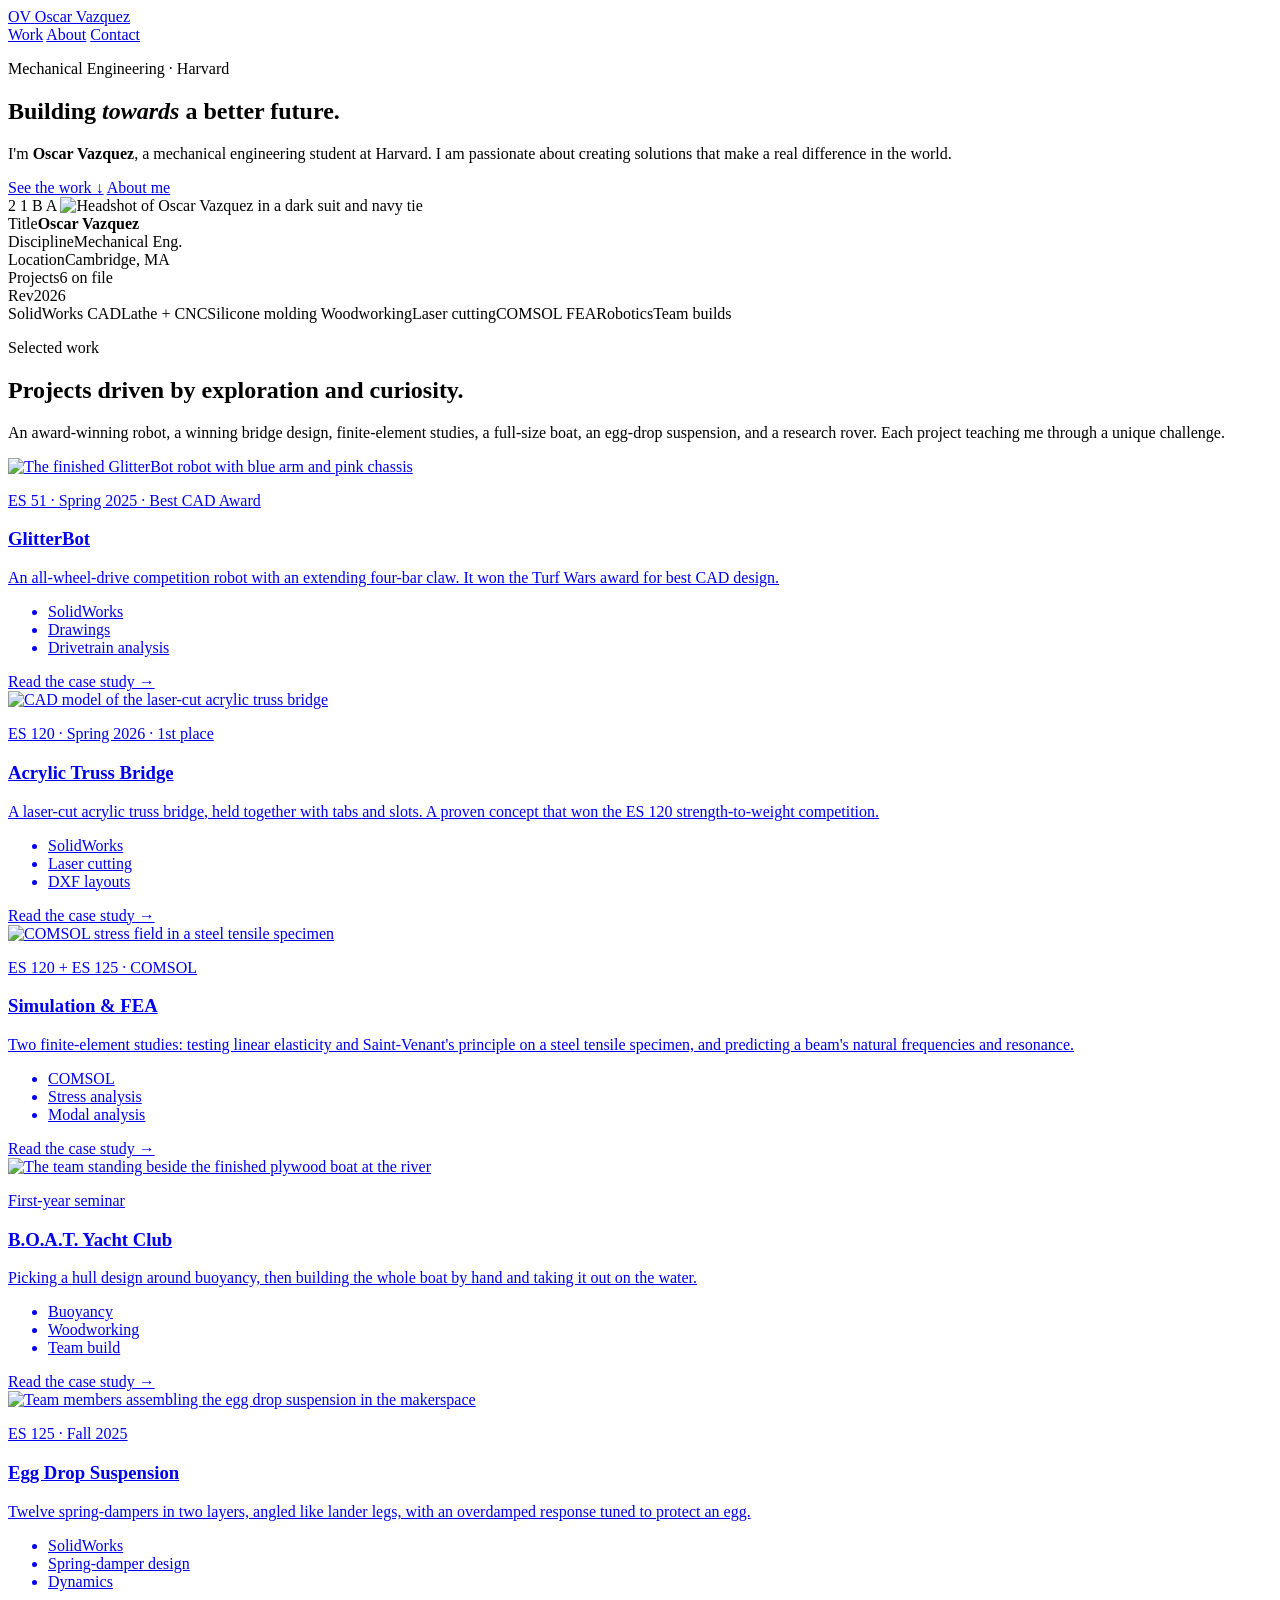
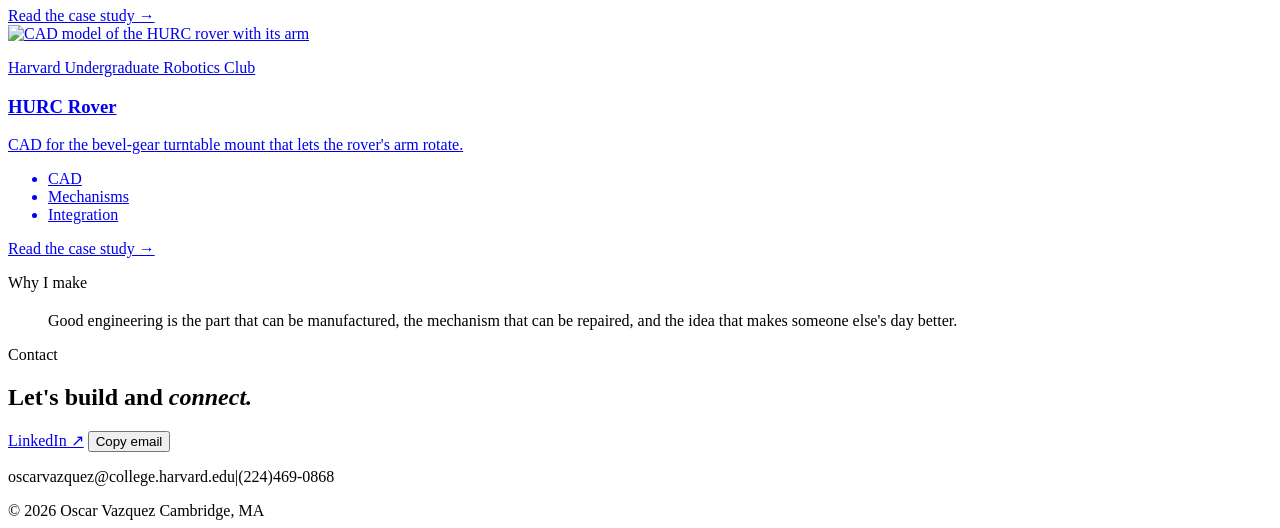
==== index.html @ 0ce8e081 "Add files via upload" ====
<!doctype html>
<html lang="en">
<head>
  <!-- The <head> holds settings and links. Nothing here shows on the page. -->
  <meta charset="utf-8">
  <meta name="viewport" content="width=device-width, initial-scale=1">
  <title>Oscar Vazquez — Mechanical Engineering Portfolio</title>
  <meta name="description" content="Portfolio of Oscar Vazquez, Harvard mechanical engineering student: competition robotics, boatbuilding, and robot CAD.">

  <!-- Fonts from Google Fonts -->
  <link rel="preconnect" href="https://fonts.googleapis.com">
  <link rel="preconnect" href="https://fonts.gstatic.com" crossorigin>
  <link href="https://fonts.googleapis.com/css2?family=Crimson+Pro:ital,wght@0,400;0,500;0,600;1,400;1,500&family=IBM+Plex+Mono:wght@400;500&family=IBM+Plex+Sans:wght@400;500&display=swap" rel="stylesheet">

  <!-- All the styling lives in one shared file -->
  <link rel="stylesheet" href="styles.css">
</head>
<body>

  <!-- ===== SITE HEADER (same on every page) ===== -->
  <header class="site-header">
    <div class="wrap">
      <a class="monogram" href="index.html">
        <span class="mark">OV</span>
        <span class="name">Oscar Vazquez</span>
      </a>
      <nav class="site-nav">
        <a href="#work">Work</a>
        <a href="about.html">About</a>
        <a href="#contact">Contact</a>
      </nav>
    </div>
  </header>

  <main>

    <!-- ===== HERO ===== -->
    <section class="hero wrap">
      <div>
        <p class="label red">Mechanical Engineering · Harvard</p>
        <h1>Building <em>towards</em> a better future.</h1>
        <p class="lede">
          I'm <strong>Oscar Vazquez</strong>, a mechanical engineering student at Harvard.
          I am passionate about creating solutions that make a real difference in the world.
        </p>
        <div class="actions">
          <a class="btn" href="#work">See the work ↓</a>
          <a class="btn ghost" href="about.html">About me</a>
        </div>
      </div>

      <!-- Portrait inside a "drawing sheet" frame -->
      <div class="portrait-wrap">
        <div class="sheet portrait-sheet">
          <span class="zone" style="top:4px;left:25%">2</span>
          <span class="zone" style="top:4px;left:75%">1</span>
          <span class="zone" style="left:3px;top:30%">B</span>
          <span class="zone" style="left:3px;top:75%">A</span>
          <img src="assets/oscar-portrait.jpg" alt="Headshot of Oscar Vazquez in a dark suit and navy tie" width="744" height="744">
        </div>
        <div class="title-block">
          <div class="wide"><span>Title</span><b>Oscar Vazquez</b></div>
          <div><span>Discipline</span>Mechanical Eng.</div>
          <div><span>Location</span>Cambridge, MA</div>
          <div><span>Projects</span>6 on file</div>
          <div><span>Rev</span>2026</div>
        </div>
      </div>
    </section>

    <!-- ===== SKILLS BAND ===== -->
    <div class="band">
      <div class="wrap">
        <span>SolidWorks CAD</span><span>Lathe + CNC</span><span>Silicone molding</span>
        <span>Woodworking</span><span>Laser cutting</span><span>COMSOL FEA</span><span>Robotics</span><span>Team builds</span>
      </div>
    </div>

    <!-- ===== PROJECTS ===== -->
    <section id="work" class="section wrap">
      <div class="section-head">
        <p class="label">Selected work</p>
        <div>
          <h2>Projects driven by exploration and curiosity.</h2>
          <p>An award-winning robot, a winning bridge design, finite-element studies, a full-size boat, an egg-drop suspension, and a research rover. Each 
            project teaching me through a unique challenge.</p>
        </div>
      </div>

      <!-- Each project is one big link. Copy a block to add a new project. -->
        <a class="project-row" href="projects/es51.html">
          <div class="thumb"><img src="assets/glitterbot-built.jpg" alt="The finished GlitterBot robot with blue arm and pink chassis" loading="lazy"></div>
          <div class="body">
            <p class="label red">ES 51 · Spring 2025 · Best CAD Award</p>
            <h3>GlitterBot</h3>
            <p>An all-wheel-drive competition robot with an extending four-bar claw. It won the
               Turf Wars award for best CAD design.</p>
            <ul class="tags"><li>SolidWorks</li><li>Drawings</li><li>Drivetrain analysis</li></ul>
            <span class="more">Read the case study →</span>
          </div>
        </a>

      <div class="projects">
        <a class="project-row" href="projects/bridge.html">
          <div class="thumb contain"><img src="assets/bridge-iso-cad.png" alt="CAD model of the laser-cut acrylic truss bridge" loading="lazy"></div>
          <div class="body">
            <p class="label red">ES 120 · Spring 2026 · 1st place</p>
            <h3>Acrylic Truss Bridge</h3>
            <p>A laser-cut acrylic truss bridge, held together with tabs and slots. A proven concept that won
               the ES 120 strength-to-weight competition.</p>
            <ul class="tags"><li>SolidWorks</li><li>Laser cutting</li><li>DXF layouts</li></ul>
            <span class="more">Read the case study →</span>
          </div>
        </a>

        <a class="project-row" href="projects/fea.html">
          <div class="thumb contain"><img src="assets/fea-bc1-uniform.png" alt="COMSOL stress field in a steel tensile specimen" loading="lazy"></div>
          <div class="body">
            <p class="label red">ES 120 + ES 125 · COMSOL</p>
            <h3>Simulation &amp; FEA</h3>
            <p>Two finite-element studies: testing linear elasticity and Saint-Venant's principle
               on a steel tensile specimen, and predicting a beam's natural frequencies and resonance.</p>
            <ul class="tags"><li>COMSOL</li><li>Stress analysis</li><li>Modal analysis</li></ul>
            <span class="more">Read the case study →</span>
          </div>
        </a>

        <a class="project-row" href="projects/boat.html">
          <div class="thumb"><img src="assets/boat-launch-day.jpg" alt="The team standing beside the finished plywood boat at the river" loading="lazy"></div>
          <div class="body">
            <p class="label red">First-year seminar</p>
            <h3>B.O.A.T. Yacht Club</h3>
            <p>Picking a hull design around buoyancy, then building the whole boat by hand
               and taking it out on the water.</p>
            <ul class="tags"><li>Buoyancy</li><li>Woodworking</li><li>Team build</li></ul>
            <span class="more">Read the case study →</span>
          </div>
        </a>

        <a class="project-row" href="projects/egg-drop.html">
          <div class="thumb"><img src="assets/egg-build-team.jpg" alt="Team members assembling the egg drop suspension in the makerspace" loading="lazy"></div>
          <div class="body">
            <p class="label red">ES 125 · Fall 2025</p>
            <h3>Egg Drop Suspension</h3>
            <p>Twelve spring-dampers in two layers, angled like lander legs, with an overdamped
               response tuned to protect an egg.</p>
            <ul class="tags"><li>SolidWorks</li><li>Spring-damper design</li><li>Dynamics</li></ul>
            <span class="more">Read the case study →</span>
          </div>
        </a>

        <a class="project-row" href="projects/hurc.html">
          <div class="thumb contain"><img src="assets/hurc-rover-cad.jpg" alt="CAD model of the HURC rover with its arm" loading="lazy"></div>
          <div class="body">
            <p class="label red">Harvard Undergraduate Robotics Club</p>
            <h3>HURC Rover</h3>
            <p>CAD for the bevel-gear turntable mount that lets the rover's arm rotate.</p>
            <ul class="tags"><li>CAD</li><li>Mechanisms</li><li>Integration</li></ul>
            <span class="more">Read the case study →</span>
          </div>
        </a>
      </div>
    </section>

    <!-- ===== STATEMENT ===== -->
    <section class="statement">
      <div class="wrap section">
        <p class="label red" style="margin-bottom:20px">Why I make</p>
        <blockquote>
          Good engineering is the part that can be manufactured, the mechanism that can be
          repaired, and the idea that makes someone else's day better.
        </blockquote>
      </div>
    </section>

    <!-- ===== CONTACT ===== -->
    <section id="contact" class="section wrap contact">
      <p class="label">Contact</p>
      <h2>Let's build and <em>connect.</em></h2>
      <!-- mailto only opens a desktop mail app, so "Copy email" is a backup for webmail users -->
      <div class="contact-actions">
        <a class="btn" href="https://www.linkedin.com/in/oscar-vazquez-267b56302/">LinkedIn ↗</a>
        <button class="btn ghost" type="button" id="copy-email" data-email="oscarvazquez@college.harvard.edu">Copy email</button>
      </div>
      <p class="email">oscarvazquez@college.harvard.edu|(224)469-0868</p>
    </section>

    <script>
      // Copies the address to the clipboard and briefly confirms it on the button
      const copyBtn = document.getElementById('copy-email');
      copyBtn.addEventListener('click', async () => {
        try {
          await navigator.clipboard.writeText(copyBtn.dataset.email);
          copyBtn.textContent = 'Copied ✓';
        } catch {
          // Older fallback for browsers that block the clipboard API
          const tmp = document.createElement('textarea');
          tmp.value = copyBtn.dataset.email;
          document.body.appendChild(tmp);
          tmp.select();
          const ok = document.execCommand('copy');
          tmp.remove();
          copyBtn.textContent = ok ? 'Copied ✓' : 'Select the address below';
        }
        setTimeout(() => { copyBtn.textContent = 'Copy email'; }, 2000);
      });
    </script>

  </main>

  <!-- ===== FOOTER ===== -->
  <footer class="site-footer">
    <div class="wrap label">
      <span>© 2026 Oscar Vazquez</span>
      <span>Cambridge, MA</span>
    </div>
  </footer>

</body>
</html>
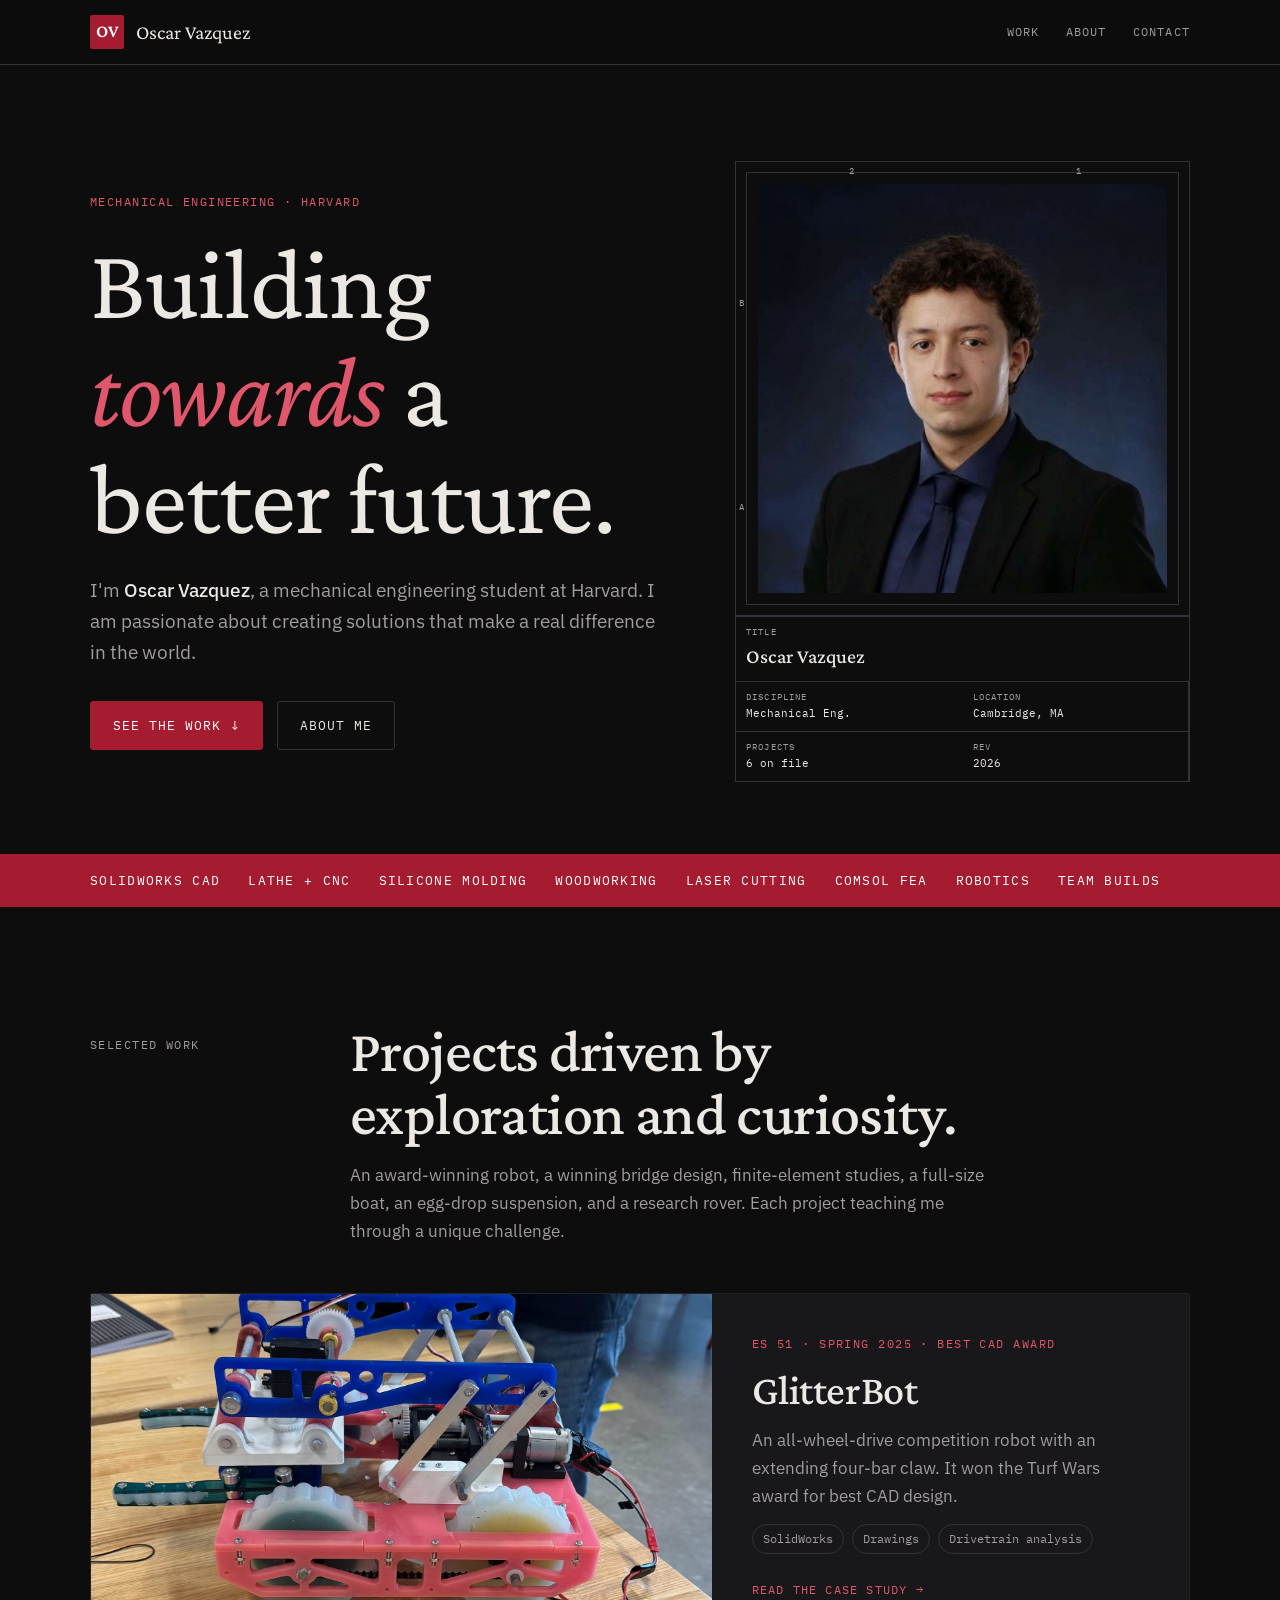
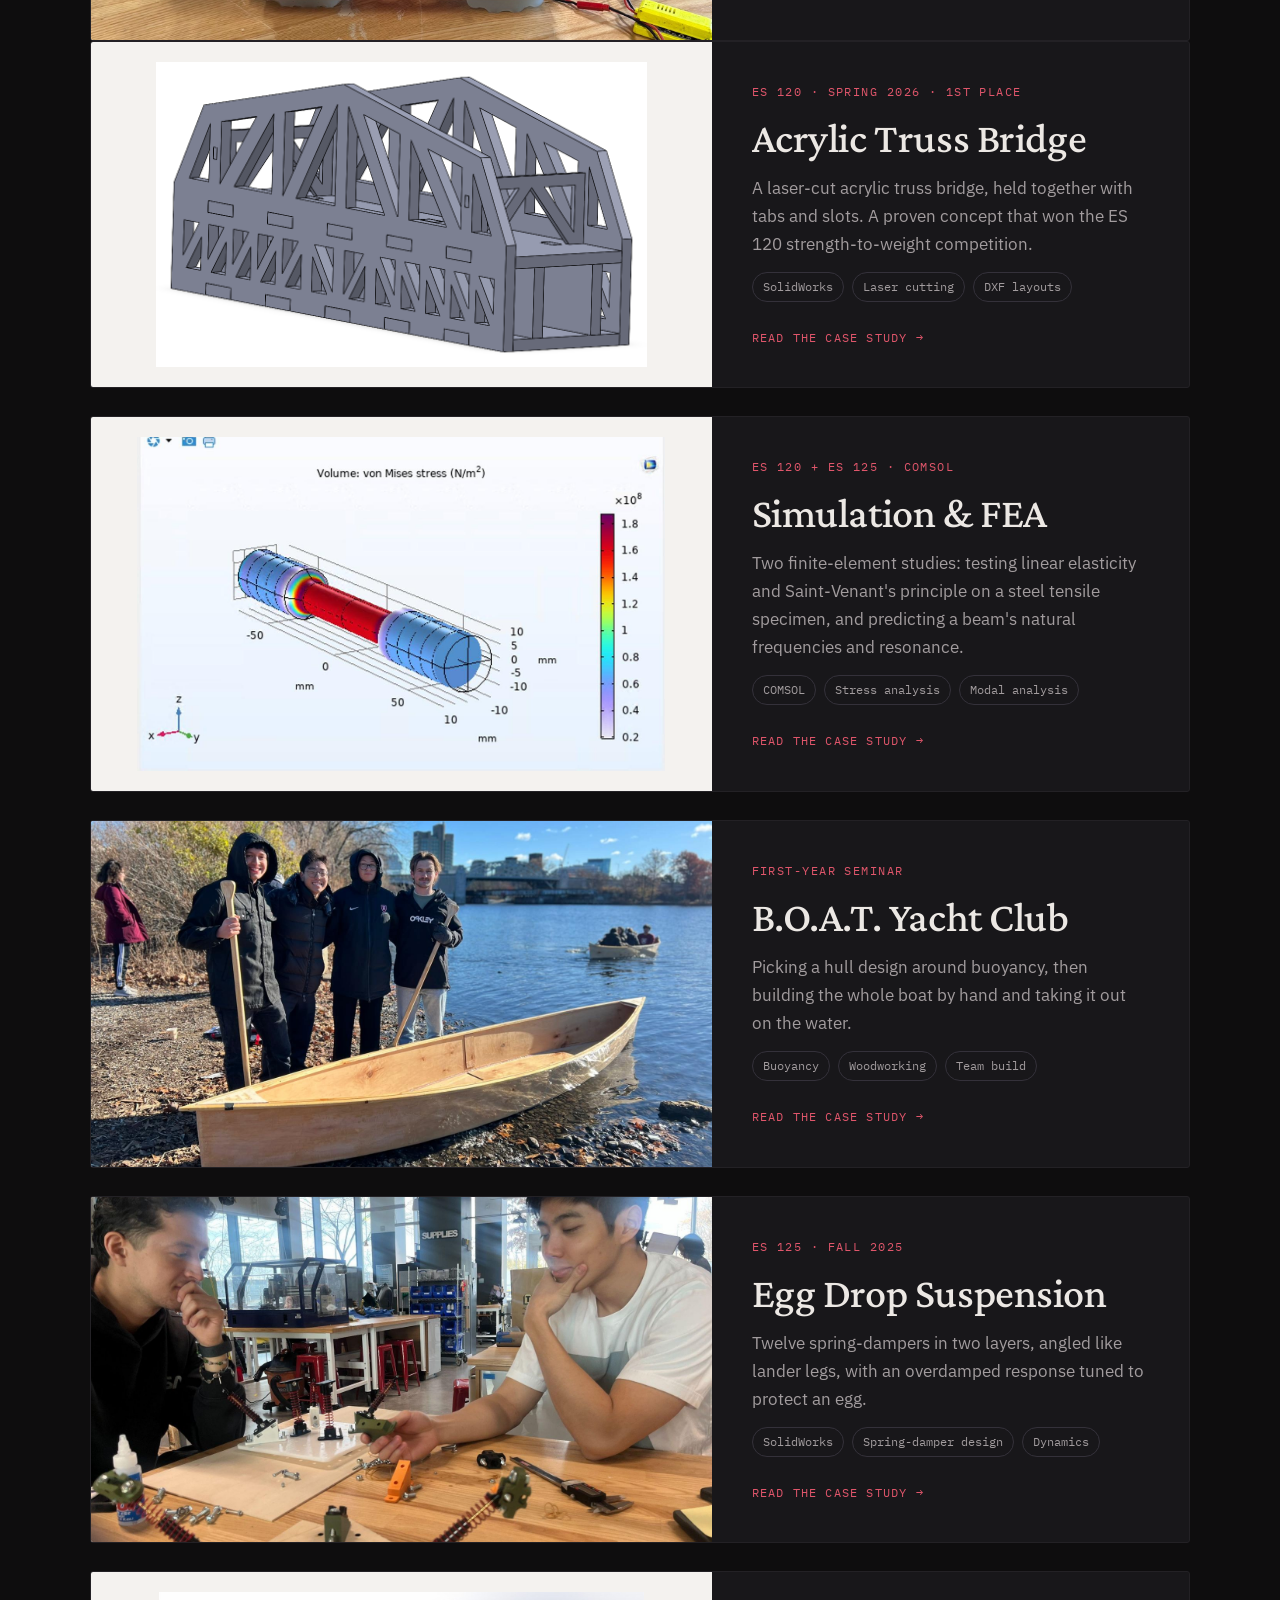
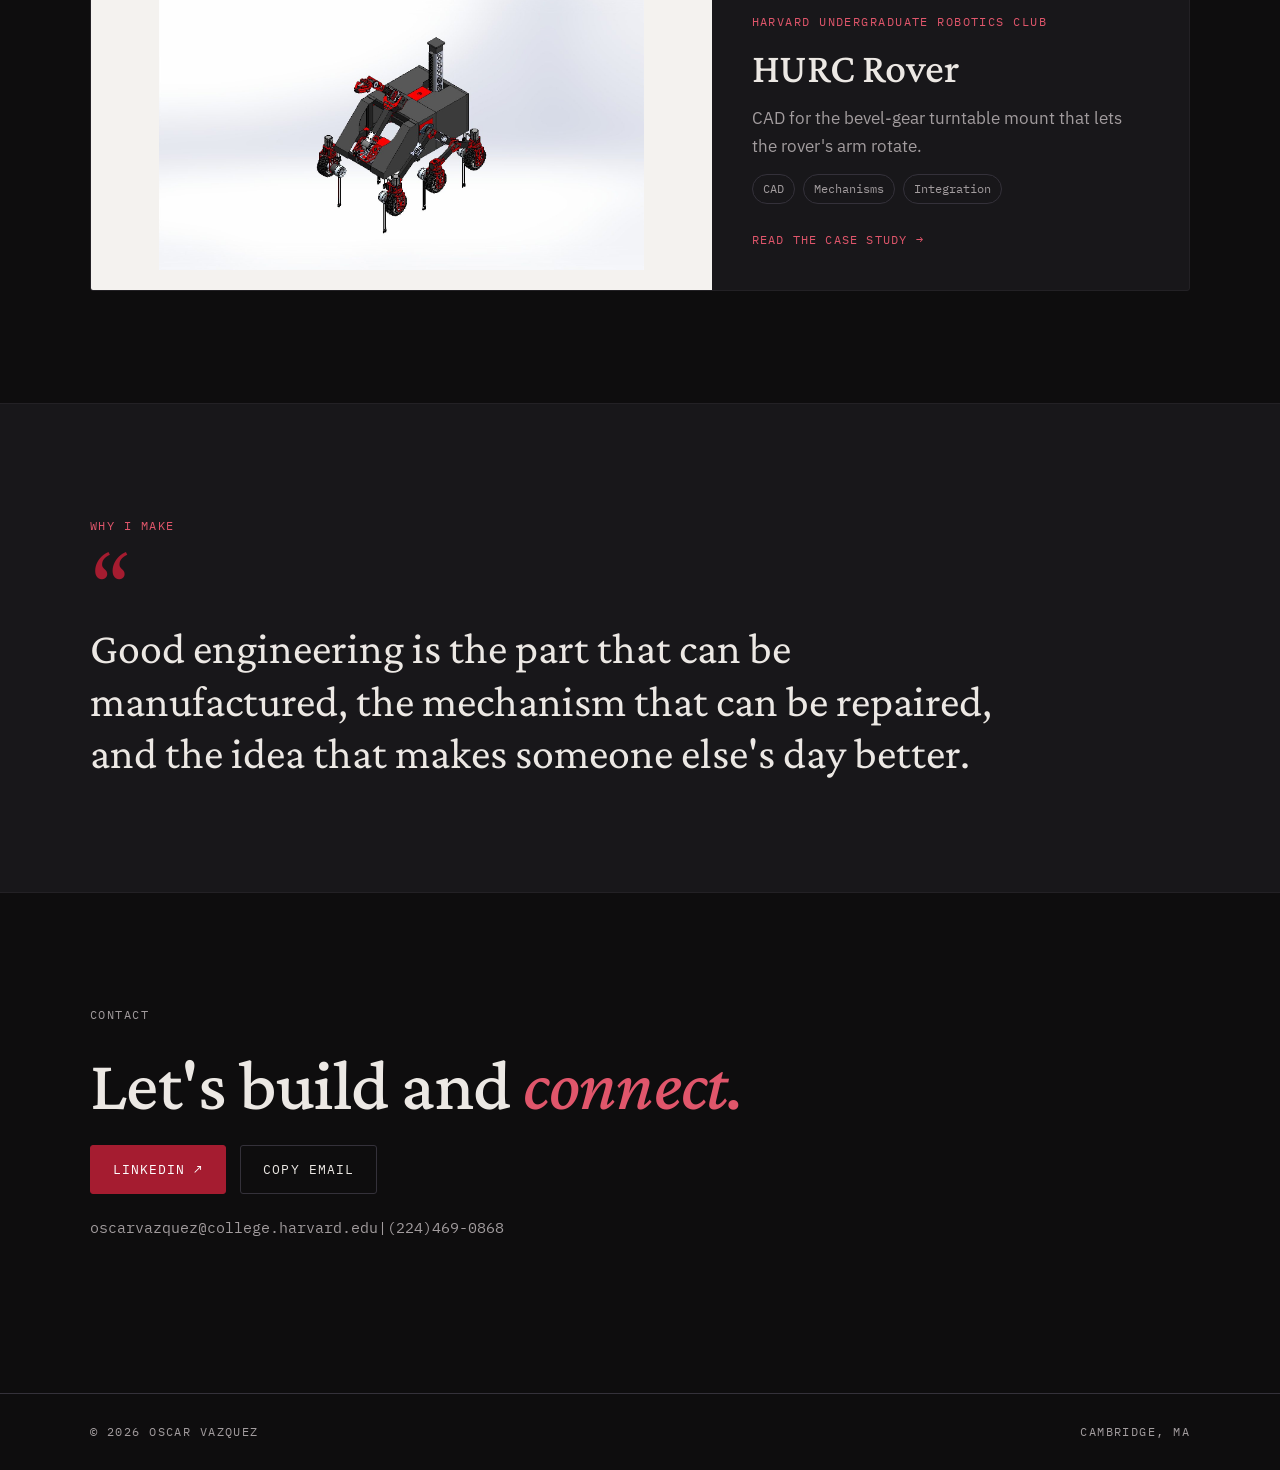
==== commit 8ac136a3: "Add favicon link to index.html Added a favicon link to the HTML head section." ====
--- a/index.html
+++ b/index.html
@@ -5,6 +5,7 @@
   <meta charset="utf-8">
   <meta name="viewport" content="width=device-width, initial-scale=1">
   <title>Oscar Vazquez — Mechanical Engineering Portfolio</title>
+  <link rel="icon" type="image/png" href="assets/seas-favicon.png">
   <meta name="description" content="Portfolio of Oscar Vazquez, Harvard mechanical engineering student: competition robotics, boatbuilding, and robot CAD.">
 
   <!-- Fonts from Google Fonts -->
--- a/styles.css
+++ b/styles.css
@@ -0,0 +1,591 @@
+/* ==========================================================================
+   Oscar Vazquez — Portfolio stylesheet
+   --------------------------------------------------------------------------
+   Layout idea: each page reads like an engineering drawing sheet. Thin
+   frames, zone markers and a "title block" sit around the content, and
+   crimson plays the role of the red pen used to mark up a drawing.
+
+   HOW THIS FILE IS ORGANIZED
+     1. Design tokens (colors, fonts, spacing) — change these first
+     2. Base / reset
+     3. Reusable pieces (labels, buttons, frames)
+     4. Site header + footer
+     5. Home page
+     6. About page
+     7. Project pages
+     8. Small screens
+   ========================================================================== */
+
+
+/* 1. DESIGN TOKENS ------------------------------------------------------- */
+/* A "custom property" (--name) is a variable. Use it with var(--name).     */
+:root {
+  /* Color */
+  --ink:        #0e0d0e;  /* page background, almost black             */
+  --graphite:   #18171a;  /* raised panels                              */
+  --slate:      #232125;  /* borders on panels, hover states            */
+  --rule:       #34313a;  /* thin lines / hairlines                     */
+  --chalk:      #ece8e4;  /* main text                                  */
+  --fog:        #a29c9e;  /* secondary text                             */
+  --crimson:    #a51c30;  /* Harvard crimson: fills, buttons, frames    */
+  --crimson-hi: #e0566b;  /* lighter crimson for small text on black    */
+  --paper:      #f4f2ef;  /* background behind technical drawings       */
+
+  /* Type */
+  --serif: "Crimson Pro", "Iowan Old Style", Georgia, serif;     /* headings */
+  --sans:  "IBM Plex Sans", "Segoe UI", system-ui, sans-serif;   /* body     */
+  --mono:  "IBM Plex Mono", ui-monospace, Menlo, monospace;      /* labels   */
+
+  /* Spacing + sizes */
+  --page:   1180px;   /* max content width */
+  --gutter: clamp(16px, 4vw, 40px);
+  --radius: 3px;
+
+  color-scheme: dark;
+}
+
+
+/* 2. BASE --------------------------------------------------------------- */
+*, *::before, *::after { box-sizing: border-box; }
+
+html { scroll-behavior: smooth; }
+
+body {
+  margin: 0;
+  background: var(--ink);
+  color: var(--chalk);
+  font-family: var(--sans);
+  font-size: 17px;
+  line-height: 1.65;
+  -webkit-font-smoothing: antialiased;
+}
+
+img { display: block; max-width: 100%; height: auto; }
+
+a { color: inherit; }
+
+h1, h2, h3 {
+  font-family: var(--serif);
+  font-weight: 500;
+  line-height: 1.05;
+  letter-spacing: -0.01em;
+  margin: 0;
+  text-wrap: balance;
+}
+
+p { margin: 0; }
+
+:focus-visible { outline: 2px solid var(--crimson-hi); outline-offset: 3px; }
+
+@media (prefers-reduced-motion: reduce) {
+  html { scroll-behavior: auto; }
+  *, *::before, *::after { transition: none !important; animation: none !important; }
+}
+
+/* .wrap centers content and keeps a side gutter on every screen size. */
+.wrap {
+  width: 100%;
+  max-width: var(--page);
+  margin-inline: auto;
+  padding-inline: var(--gutter);
+}
+
+
+/* 3. REUSABLE PIECES ---------------------------------------------------- */
+
+/* Small uppercase monospace label, like text in a drawing title block. */
+.label {
+  font-family: var(--mono);
+  font-size: 12px;
+  letter-spacing: 0.12em;
+  text-transform: uppercase;
+  color: var(--fog);
+}
+.label.red { color: var(--crimson-hi); }
+
+/* Buttons */
+.btn {
+  display: inline-flex;
+  align-items: center;
+  gap: 10px;
+  padding: 13px 22px;
+  border: 1px solid var(--crimson);
+  border-radius: var(--radius);
+  background: var(--crimson);
+  color: #fff;
+  font-family: var(--mono);
+  font-size: 13px;
+  letter-spacing: 0.08em;
+  text-transform: uppercase;
+  text-decoration: none;
+  transition: background .2s, border-color .2s;
+}
+.btn:hover { background: #8c1728; border-color: #8c1728; }
+.btn.ghost { background: transparent; border-color: var(--rule); color: var(--chalk); }
+.btn.ghost:hover { border-color: var(--chalk); }
+
+/* Inline text link with a crimson underline */
+.link {
+  color: var(--chalk);
+  text-decoration: underline;
+  text-decoration-color: var(--crimson);
+  text-decoration-thickness: 2px;
+  text-underline-offset: 4px;
+}
+.link:hover { color: var(--crimson-hi); }
+
+/* Drawing frame: a thin border with A/B zone letters and 1–4 column numbers
+   placed around a picture, the way a CAD drawing sheet is laid out.        */
+.sheet {
+  position: relative;
+  border: 1px solid var(--rule);
+  padding: 22px;
+}
+.sheet::before {               /* inner border line */
+  content: "";
+  position: absolute;
+  inset: 10px;
+  border: 1px solid var(--rule);
+  pointer-events: none;
+}
+.sheet .zone {
+  position: absolute;
+  font-family: var(--mono);
+  font-size: 9px;
+  color: var(--fog);
+  line-height: 1;
+}
+
+/* Figures (image + caption) */
+figure { margin: 0; }
+figure img { border-radius: var(--radius); background: var(--graphite); }
+figcaption {
+  margin-top: 10px;
+  font-family: var(--mono);
+  font-size: 12px;
+  line-height: 1.5;
+  color: var(--fog);
+}
+figcaption b { color: var(--crimson-hi); font-weight: 500; margin-right: 6px; }
+
+/* Technical drawings and screenshots have white backgrounds, so they get a
+   paper-colored mat instead of floating directly on black.                 */
+.on-paper img { background: var(--paper); padding: 10px; }
+
+/* Pills for tools / skills */
+.tags { display: flex; flex-wrap: wrap; gap: 8px; padding: 0; margin: 0; list-style: none; }
+.tags li {
+  font-family: var(--mono);
+  font-size: 12px;
+  padding: 4px 10px;
+  border: 1px solid var(--rule);
+  border-radius: 99px;
+  color: var(--fog);
+}
+
+
+/* 4. HEADER + FOOTER ---------------------------------------------------- */
+.site-header {
+  position: sticky;
+  top: 0;
+  z-index: 10;
+  background: rgb(14 13 14 / 0.88);
+  backdrop-filter: blur(10px);
+  border-bottom: 1px solid var(--rule);
+}
+.site-header .wrap {
+  display: flex;
+  align-items: center;
+  justify-content: space-between;
+  gap: 20px;
+  min-height: 64px;
+}
+.monogram {
+  display: flex;
+  align-items: center;
+  gap: 12px;
+  text-decoration: none;
+}
+.monogram .mark {           /* the crimson "OV" square */
+  display: grid;
+  place-items: center;
+  width: 34px; height: 34px;
+  background: var(--crimson);
+  color: #fff;
+  font-family: var(--serif);
+  font-size: 18px;
+  font-weight: 600;
+  border-radius: 2px;
+}
+.monogram .name { font-family: var(--serif); font-size: 20px; }
+
+.site-nav { display: flex; align-items: center; gap: 26px; }
+.site-nav a {
+  font-family: var(--mono);
+  font-size: 12px;
+  letter-spacing: 0.1em;
+  text-transform: uppercase;
+  text-decoration: none;
+  color: var(--fog);
+}
+.site-nav a:hover, .site-nav a[aria-current="page"] { color: var(--chalk); }
+.site-nav a[aria-current="page"] { border-bottom: 2px solid var(--crimson); padding-bottom: 3px; }
+
+.site-footer { border-top: 1px solid var(--rule); margin-top: 40px; }
+.site-footer .wrap {
+  display: flex;
+  flex-wrap: wrap;
+  justify-content: space-between;
+  gap: 12px;
+  padding-block: 28px;
+}
+.site-footer a { color: var(--fog); }
+
+
+/* 5. HOME PAGE ---------------------------------------------------------- */
+.hero {
+  display: grid;
+  grid-template-columns: 1.25fr 1fr;
+  gap: clamp(32px, 6vw, 80px);
+  align-items: center;
+  padding-block: clamp(48px, 8vw, 96px) clamp(40px, 6vw, 72px);
+}
+.hero h1 {
+  font-size: clamp(48px, 8vw, 104px);
+  font-weight: 400;
+  margin-block: 18px 22px;
+}
+.hero h1 em { color: var(--crimson-hi); font-style: italic; }
+.hero .lede { font-size: 19px; color: var(--fog); max-width: 34em; }
+.hero .lede strong { color: var(--chalk); font-weight: 500; }
+.hero .actions { display: flex; flex-wrap: wrap; gap: 14px; margin-top: 32px; }
+
+/* Portrait in a drawing frame, with a title block underneath */
+.portrait-sheet img { aspect-ratio: 1 / 1; object-fit: cover; width: 100%; }
+.title-block {
+  display: grid;
+  grid-template-columns: 1fr 1fr;
+  border: 1px solid var(--rule);
+  border-top: 0;
+  font-family: var(--mono);
+  font-size: 11px;
+}
+.title-block div { padding: 8px 10px; border-top: 1px solid var(--rule); }
+.title-block div:nth-child(odd) { border-right: 1px solid var(--rule); }
+.title-block span { display: block; color: var(--fog); font-size: 9px; letter-spacing: .12em; text-transform: uppercase; }
+.title-block .wide { grid-column: 1 / -1; border-right: 0 !important; }
+.title-block .wide b { font-family: var(--serif); font-size: 20px; font-weight: 500; }
+
+/* Crimson band with the skills list */
+.band { background: var(--crimson); color: #fff; }
+.band .wrap {
+  display: flex;
+  flex-wrap: wrap;
+  gap: 8px 28px;
+  padding-block: 16px;
+  font-family: var(--mono);
+  font-size: 13px;
+  letter-spacing: 0.1em;
+  text-transform: uppercase;
+}
+
+/* Section heading row: label on the left, heading + text on the right */
+.section { padding-block: clamp(64px, 9vw, 112px); }
+.section-head {
+  display: grid;
+  grid-template-columns: 220px 1fr;
+  gap: 24px 40px;
+  margin-bottom: 48px;
+}
+.section-head h2 { font-size: clamp(36px, 5vw, 60px); }
+.section-head p { color: var(--fog); max-width: 38em; margin-top: 16px; }
+
+/* Project list */
+.projects { display: grid; gap: 28px; }
+.project-row {
+  display: grid;
+  grid-template-columns: 1.3fr 1fr;
+  gap: 0;
+  background: var(--graphite);
+  border: 1px solid var(--slate);
+  border-radius: var(--radius);
+  text-decoration: none;
+  overflow: hidden;
+  transition: border-color .25s;
+}
+.project-row:hover { border-color: var(--crimson); }
+.project-row .thumb { position: relative; background: var(--paper); min-height: 300px; }
+.project-row .thumb img { position: absolute; inset: 0; width: 100%; height: 100%; object-fit: cover; }
+.project-row .thumb.contain img { object-fit: contain; padding: 20px; }
+.project-row .body {
+  display: flex;
+  flex-direction: column;
+  gap: 14px;
+  padding: clamp(24px, 3.5vw, 40px);
+  min-width: 0;
+}
+.project-row h3 { font-size: clamp(30px, 3.4vw, 42px); }
+.project-row p { color: var(--fog); }
+.project-row .more {
+  margin-top: auto;
+  padding-top: 12px;
+  font-family: var(--mono);
+  font-size: 12px;
+  letter-spacing: .1em;
+  text-transform: uppercase;
+  color: var(--crimson-hi);
+}
+.project-row:hover .more { color: var(--chalk); }
+
+/* Pull quote */
+.statement { background: var(--graphite); border-block: 1px solid var(--slate); }
+.statement blockquote {
+  margin: 0;
+  max-width: 24em;
+  font-family: var(--serif);
+  font-size: clamp(28px, 3.6vw, 44px);
+  line-height: 1.2;
+  text-wrap: balance;
+}
+.statement blockquote::before {
+  content: "“";
+  display: block;
+  color: var(--crimson);
+  font-size: 2.2em;
+  line-height: .6;
+  margin-bottom: 8px;
+}
+
+/* Contact block */
+.contact { display: grid; gap: 22px; justify-items: start; }
+.contact h2 { font-size: clamp(40px, 6vw, 72px); }
+.contact h2 em { color: var(--crimson-hi); }
+.contact-actions { display: flex; flex-wrap: wrap; gap: 14px; }
+button.btn { cursor: pointer; line-height: inherit; }
+.email { font-family: var(--mono); font-size: 15px; color: var(--fog); user-select: all; }
+
+
+/* 6. ABOUT PAGE --------------------------------------------------------- */
+.about-hero {
+  display: grid;
+  grid-template-columns: 1.1fr 0.9fr;
+  gap: clamp(32px, 6vw, 80px);
+  align-items: center;
+  padding-block: clamp(32px, 5vw, 64px) 48px;
+}
+.about-intro { display: grid; gap: 24px; }
+.about-hero h1 { font-size: clamp(48px, 7.5vw, 96px); font-weight: 400; }
+.about-hero h1 em { color: var(--crimson-hi); }
+.about-hero .lede { font-size: 20px; color: var(--fog); max-width: 30em; }
+.about-photo { max-width: 480px; justify-self: end; width: 100%; }
+.about-photo img { aspect-ratio: 3 / 4; object-fit: cover; width: 100%; }
+
+.about-grid { padding-bottom: 24px; }
+.prose { display: grid; gap: 20px; max-width: 36em; min-width: 0; }
+.prose p { color: #cfc9c6; }
+
+/* "Off the clock" cards */
+.life-grid { display: grid; grid-template-columns: repeat(4, 1fr); gap: 16px; }
+.life-card {
+  padding: 24px;
+  background: var(--graphite);
+  border: 1px solid var(--slate);
+  border-radius: var(--radius);
+  display: grid;
+  gap: 10px;
+  align-content: start;
+}
+.life-card h3 { font-size: 26px; }
+.life-card p { color: var(--fog); font-size: 15px; }
+
+/* Activity blocks with photos */
+.life { display: grid; grid-template-columns: 1fr 1fr; gap: clamp(24px, 4vw, 56px); align-items: center; padding-block: 40px; border-top: 1px solid var(--rule); }
+.life.flip .life-main { order: 2; }
+.life-main img { width: 100%; aspect-ratio: 4 / 3.4; object-fit: cover; border-radius: var(--radius); }
+.life-text { display: grid; gap: 14px; min-width: 0; }
+.life-text h3 { font-size: clamp(28px, 3.2vw, 40px); }
+.life-text > p:not(.label) { color: #cfc9c6; max-width: 34em; }
+.life-pics { display: grid; grid-template-columns: 1fr 1fr; gap: 14px; margin-top: 8px; }
+.life-pics.one { grid-template-columns: 1fr; max-width: 360px; }
+.life-pics img { width: 100%; aspect-ratio: 3 / 2; object-fit: cover; border-radius: var(--radius); }
+.life-note { display: flex; flex-wrap: wrap; gap: 8px 20px; align-items: baseline; padding-top: 32px; border-top: 1px solid var(--rule); }
+.life-note p:not(.label) { font-family: var(--serif); font-size: clamp(22px, 2.6vw, 30px); line-height: 1.3; }
+
+/* Values list */
+.values { display: grid; grid-template-columns: repeat(3, 1fr); gap: 0; border-top: 1px solid var(--rule); }
+.values > div { padding: 28px 28px 0 0; display: grid; gap: 10px; align-content: start; }
+.values > div + div { padding-left: 28px; border-left: 1px solid var(--rule); }
+.values h3 { font-size: 28px; }
+.values p { color: var(--fog); font-size: 16px; }
+
+/* Toolkit table */
+.toolkit { display: grid; grid-template-columns: repeat(2, 1fr); gap: 0 48px; }
+.toolkit div { display: flex; justify-content: space-between; gap: 16px; padding-block: 14px; border-bottom: 1px solid var(--rule); }
+.toolkit dt { font-weight: 500; }
+.toolkit dd { margin: 0; color: var(--fog); font-family: var(--mono); font-size: 13px; text-align: right; }
+
+
+/* 7. PROJECT PAGES ------------------------------------------------------ */
+.crumbs { padding-top: 36px; }
+.crumbs a { color: var(--fog); text-decoration: none; }
+.crumbs a:hover { color: var(--chalk); }
+
+.project-hero { padding-block: 24px 40px; }
+.project-hero h1 { font-size: clamp(56px, 10vw, 128px); font-weight: 400; margin-block: 14px 16px; }
+.project-hero h1 em { color: var(--crimson-hi); }
+.project-hero .subtitle { font-size: 21px; color: var(--fog); max-width: 36em; }
+
+.hero-image img { width: 100%; max-height: 640px; object-fit: cover; border-radius: var(--radius); }
+.hero-image.on-paper img { object-fit: contain; padding: clamp(12px, 3vw, 40px); }
+
+/* Facts row under the hero (role, timeline, tools) */
+.facts {
+  display: grid;
+  grid-template-columns: repeat(3, 1fr);
+  border: 1px solid var(--rule);
+  border-radius: var(--radius);
+  margin-block: 40px 0;
+}
+.facts > div { padding: 18px 20px; display: grid; gap: 4px; min-width: 0; }
+.facts > div + div { border-left: 1px solid var(--rule); }
+.facts b { font-weight: 500; }
+
+/* A case-study section: sticky label on the left, writing on the right */
+.case {
+  display: grid;
+  grid-template-columns: 220px 1fr;
+  gap: 24px 40px;
+  padding-block: clamp(48px, 7vw, 88px) 0;
+}
+.case > .label { position: sticky; top: 90px; align-self: start; }
+.case-body { display: grid; gap: 20px; max-width: 44em; min-width: 0; }
+.case-body h2 { font-size: clamp(32px, 4.2vw, 50px); }
+.case-body p { color: #cfc9c6; }
+
+/* Image layouts */
+.gallery { display: grid; gap: 24px; padding-top: 40px; }
+.gallery.two   { grid-template-columns: repeat(2, 1fr); }
+.gallery.three { grid-template-columns: repeat(3, 1fr); }
+.gallery.three img { aspect-ratio: 4 / 3; object-fit: cover; width: 100%; }
+.gallery .span-2 { grid-column: span 2; }
+.gallery .narrow { max-width: 760px; }
+.gallery.two { align-items: start; }
+.gallery.boat { grid-template-columns: repeat(3, 1fr); }
+.gallery.four { grid-template-columns: repeat(4, 1fr); }
+.gallery.four img { width: 100%; aspect-ratio: 3 / 4; object-fit: cover; }
+.gallery.boat img { width: 100%; aspect-ratio: 3 / 4; object-fit: cover; }
+.gallery.boat .wide img { aspect-ratio: 16 / 9; }
+.gallery.boat .wide { grid-column: 1 / -1; }
+
+/* Ownership list */
+.owned { list-style: none; margin: 0; padding: 0; display: grid; border-top: 1px solid var(--rule); }
+.owned li {
+  display: grid;
+  grid-template-columns: 160px 1fr;
+  gap: 20px;
+  padding-block: 18px;
+  border-bottom: 1px solid var(--rule);
+}
+.owned b { font-family: var(--mono); font-size: 13px; letter-spacing: .08em; text-transform: uppercase; color: var(--crimson-hi); font-weight: 500; padding-top: 3px; }
+.owned span { color: #cfc9c6; }
+
+/* Numbers row */
+.specs { display: grid; grid-template-columns: repeat(3, 1fr); gap: 16px; margin-top: 12px; }
+.specs div { padding: 20px; background: var(--graphite); border: 1px solid var(--slate); border-radius: var(--radius); }
+.specs strong { display: block; font-family: var(--serif); font-size: clamp(28px, 3.2vw, 40px); font-weight: 500; line-height: 1; color: var(--chalk); }
+.specs span { font-family: var(--mono); font-size: 12px; color: var(--fog); text-transform: uppercase; letter-spacing: .1em; }
+
+/* Callout box */
+.callout {
+  display: grid;
+  gap: 12px;
+  padding: clamp(24px, 4vw, 40px);
+  border-left: 3px solid var(--crimson);
+  background: var(--graphite);
+  border-radius: 0 var(--radius) var(--radius) 0;
+}
+.callout h3 { font-size: clamp(26px, 3vw, 34px); }
+.callout p { color: var(--fog); }
+
+/* Next project link */
+.next {
+  display: flex;
+  justify-content: space-between;
+  align-items: end;
+  gap: 20px;
+  margin-top: clamp(64px, 9vw, 112px);
+  padding-block: 32px;
+  border-top: 1px solid var(--rule);
+  text-decoration: none;
+}
+.next b { display: block; font-family: var(--serif); font-size: clamp(32px, 5vw, 56px); font-weight: 400; line-height: 1.1; margin-top: 6px; }
+.next:hover b { color: var(--crimson-hi); }
+.next .arrow { font-size: 36px; color: var(--crimson-hi); }
+
+
+/* Laser-cut sheets: the tall sheet on the left, the small one + notes on the right */
+.cut-sheets { display: grid; grid-template-columns: 1fr 1fr; gap: 24px; padding-top: 40px; align-items: start; }
+.cut-sheets .side { display: grid; gap: 24px; min-width: 0; }
+.cut-sheets img { width: 100%; background: var(--graphite); }
+.cut-key { display: grid; gap: 10px; padding: 0; margin: 0; list-style: none; }
+.cut-key li { display: grid; grid-template-columns: 90px 1fr; gap: 12px; padding-block: 10px; border-bottom: 1px solid var(--rule); font-size: 15px; color: #cfc9c6; }
+.cut-key b { font-family: var(--mono); font-size: 12px; font-weight: 500; color: var(--crimson-hi); text-transform: uppercase; letter-spacing: .08em; padding-top: 2px; }
+
+/* Constraint list (design rules from the competition brief) */
+.rules { display: grid; grid-template-columns: repeat(4, 1fr); gap: 16px; margin-top: 12px; }
+.rules div { padding: 18px; border: 1px solid var(--rule); border-radius: var(--radius); display: grid; gap: 6px; align-content: start; }
+.rules strong { font-family: var(--serif); font-size: 32px; font-weight: 500; line-height: 1; }
+.rules span { font-size: 14px; color: var(--fog); }
+
+
+/* Data tables (FEA results). The wrapper scrolls sideways on phones. */
+.table-wrap { overflow-x: auto; min-width: 0; border: 1px solid var(--slate); border-radius: var(--radius); background: var(--graphite); }
+.data-table { width: 100%; border-collapse: collapse; font-size: 14px; }
+.data-table caption { caption-side: top; text-align: left; padding: 14px 16px 10px; font-family: var(--mono); font-size: 12px; letter-spacing: .1em; text-transform: uppercase; color: var(--fog); }
+.data-table th, .data-table td { padding: 10px 16px; border-top: 1px solid var(--rule); text-align: left; white-space: nowrap; }
+.data-table th { font-family: var(--mono); font-size: 11px; font-weight: 500; letter-spacing: .08em; text-transform: uppercase; color: var(--crimson-hi); }
+.data-table .num { text-align: right; font-family: var(--mono); font-variant-numeric: tabular-nums; }
+.data-table tr.hl td { background: rgb(165 28 48 / 0.16); color: var(--chalk); }
+.gallery.four.plots img { aspect-ratio: 4 / 3; object-fit: contain; }
+.gallery.three.modes img { object-fit: contain; }
+
+
+/* Looping silent videos */
+video { display: block; width: 100%; height: auto; border-radius: var(--radius); background: var(--graphite); }
+.gallery.four video { aspect-ratio: 3 / 4; object-fit: cover; }
+
+
+/* 8. SMALL SCREENS ------------------------------------------------------ */
+/* Media queries change the layout when the screen is narrower than X.     */
+@media (max-width: 900px) {
+  .hero, .about-hero, .about-grid { grid-template-columns: 1fr; }
+  .hero .portrait-wrap { max-width: 420px; }
+  .about-photo { justify-self: start; max-width: 420px; }
+  .section-head, .case { grid-template-columns: 1fr; }
+  .case > .label { position: static; }
+  .project-row { grid-template-columns: 1fr; }
+  .project-row .thumb { min-height: 0; aspect-ratio: 16 / 10; }
+  .life-grid { grid-template-columns: repeat(2, 1fr); }
+  .life { grid-template-columns: 1fr; }
+  .life.flip .life-main { order: 0; }
+  .values { grid-template-columns: 1fr; }
+  .values > div, .values > div + div { padding: 24px 0; border-left: 0; border-bottom: 1px solid var(--rule); }
+  .gallery.three { grid-template-columns: 1fr 1fr; }
+  .rules { grid-template-columns: 1fr 1fr; }
+  .gallery.four { grid-template-columns: 1fr 1fr; }
+}
+
+@media (max-width: 620px) {
+  body { font-size: 16px; }
+  .site-header .wrap { flex-wrap: wrap; padding-block: 12px; }
+  .monogram .name { display: none; }
+  .site-nav { gap: 18px; }
+  .life-grid, .toolkit, .facts, .specs,
+  .gallery.two, .gallery.three, .gallery.boat { grid-template-columns: 1fr; }
+  .gallery .span-2 { grid-column: auto; }
+  .facts > div + div { border-left: 0; border-top: 1px solid var(--rule); }
+  .owned li { grid-template-columns: 1fr; gap: 6px; }
+  .gallery.boat img { aspect-ratio: 4 / 3; }
+  .cut-sheets { grid-template-columns: 1fr; }
+  .cut-key li { grid-template-columns: 1fr; gap: 4px; }
+}
